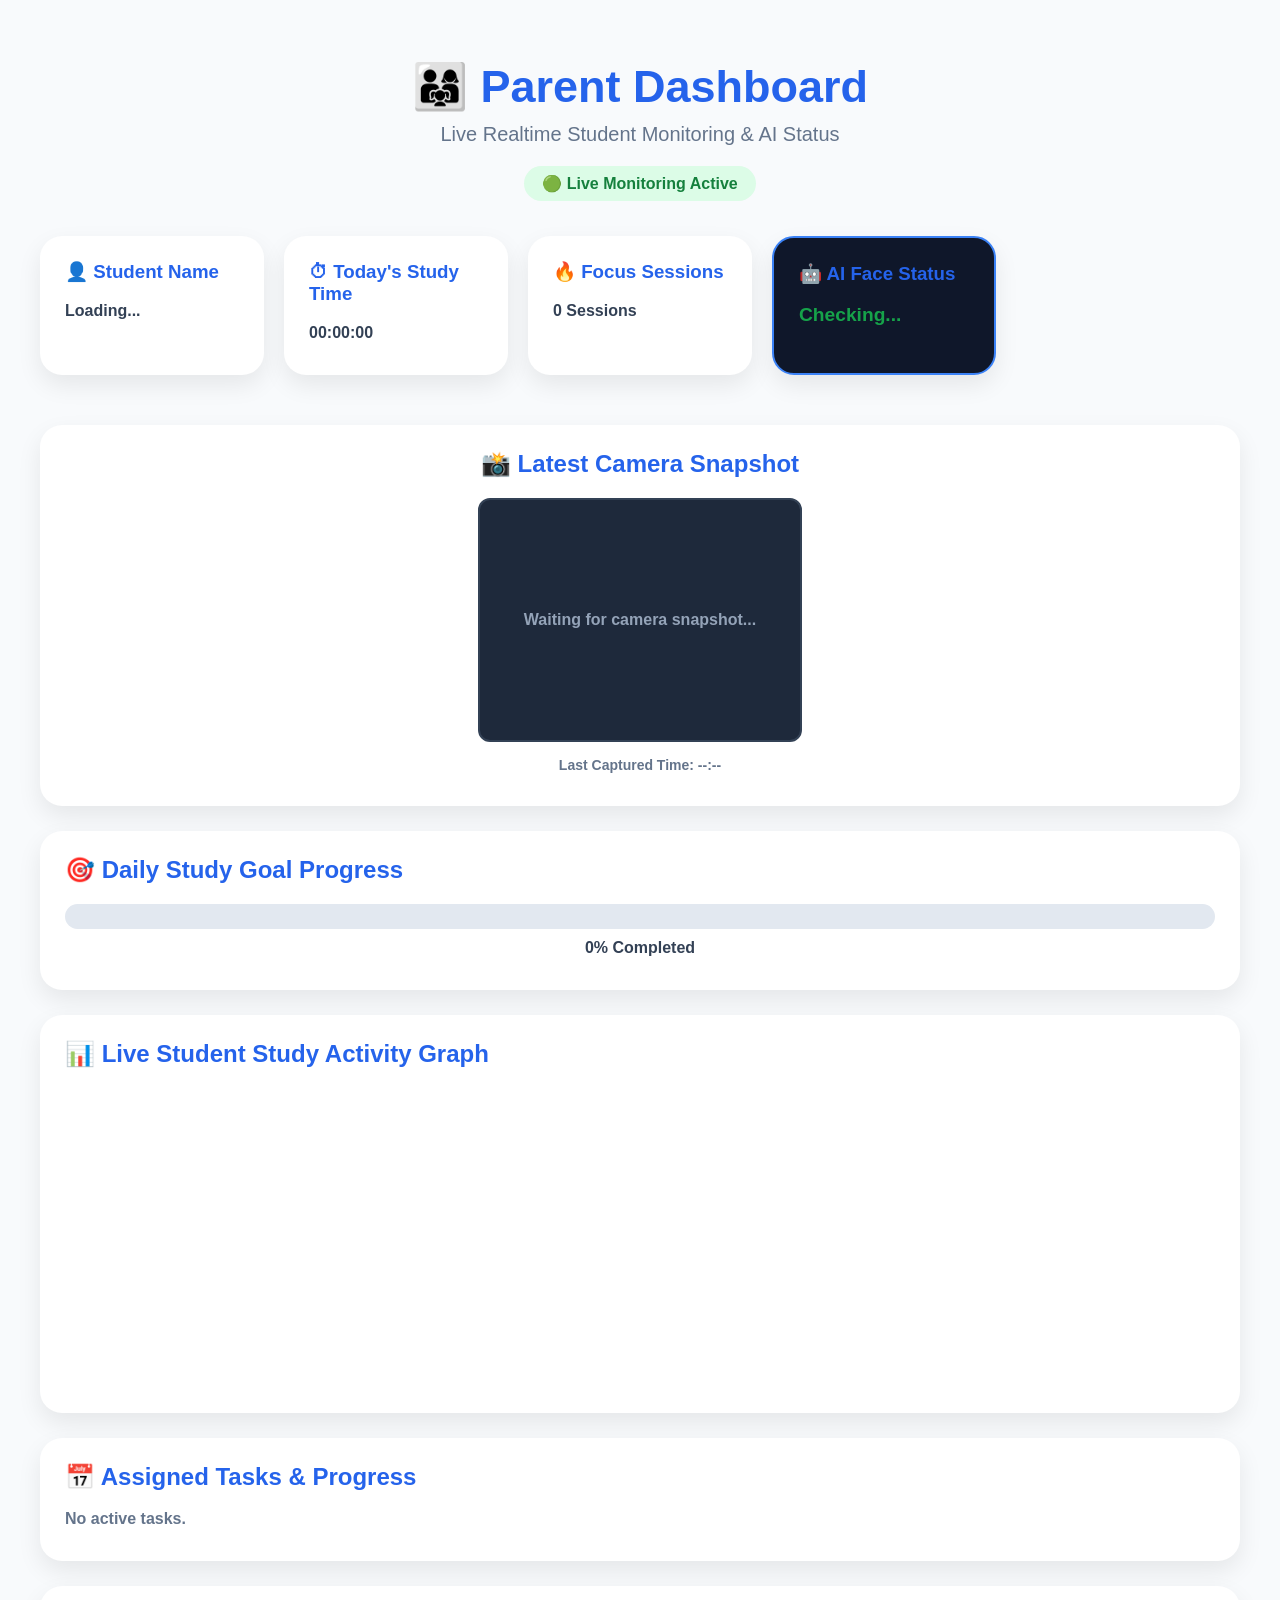
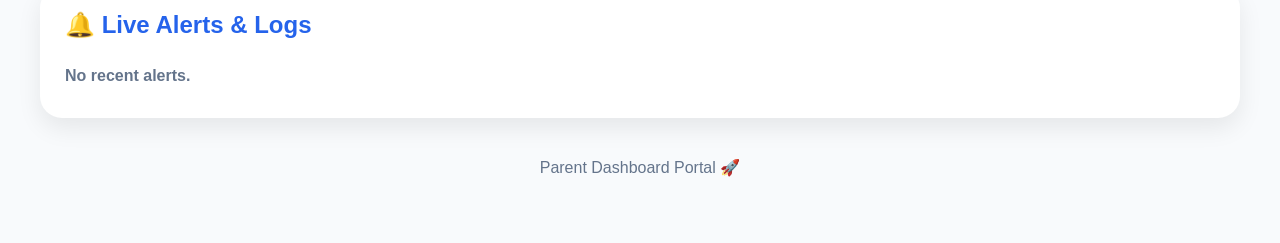
==== parent.html @ dd0e7f0e "Add files via upload" ====
<!DOCTYPE html>
<html lang="en">
<head>
    <meta charset="UTF-8">
    <meta name="viewport" content="width=device-width, initial-scale=1.0">
    <title>Parent Portal - Live Monitoring</title>
    <link rel="stylesheet" href="style.css">
    
    <!-- Firebase SDKs -->
    <script src="https://www.gstatic.com/firebasejs/9.23.0/firebase-app-compat.js"></script>
    <script src="https://www.gstatic.com/firebasejs/9.23.0/firebase-database-compat.js"></script>

    <!-- Chart.js Library -->
    <script src="https://cdn.jsdelivr.net/npm/chart.js"></script>
</head>
<body>

    <div class="container">
        <!-- HEADER -->
        <header class="header">
            <h1>👨‍👩‍👧 Parent Dashboard</h1>
            <p>Live Realtime Student Monitoring & AI Status</p>
            <div class="status" id="parentDeviceStatus">🟢 Live Monitoring Active</div>
        </header>

        <!-- DASHBOARD METRICS -->
        <div class="dashboard">
            <div class="card">
                <h3>👤 Student Name</h3>
                <p id="parentStudentName">Loading...</p>
            </div>
            <div class="card">
                <h3>⏱ Today's Study Time</h3>
                <p id="parentStudyTime">00:00:00</p>
            </div>
            <div class="card">
                <h3>🔥 Focus Sessions</h3>
                <p id="parentFocusSessions">0 Sessions</p>
            </div>
            <div class="card" style="border: 2px solid #3b82f6; background: #0f172a;">
                <h3>🤖 AI Face Status</h3>
                <p id="parentAIFaceStatusText" style="color: #16a34a; font-weight: bold; font-size: 1.2rem;">Checking...</p>
            </div>
        </div>

        <!-- LIVE CAMERA SNAPSHOT -->
        <div class="card" style="text-align: center;">
            <h2>📸 Latest Camera Snapshot</h2>
            <div style="margin: 15px auto; max-width: 320px; border-radius: 12px; overflow: hidden; border: 2px solid #334155; background: #1e293b; min-height: 240px; display: flex; align-items: center; justify-content: center;">
                <img id="parentSnapshotImg" src="" alt="No snapshot captured yet" style="width: 100%; height: auto; display: none;">
                <p id="noSnapshotText" style="color: #94a3b8; padding: 20px;">Waiting for camera snapshot...</p>
            </div>
            <p style="color: #64748b; font-size: 14px;">Last Captured Time: <strong id="parentSnapshotTime">--:--</strong></p>
        </div>

        <!-- GOAL PROGRESS -->
        <div class="card">
            <h2>🎯 Daily Study Goal Progress</h2>
            <div class="progress-bar">
                <div class="progress-fill" id="parentProgressFill" style="width: 0%;"></div>
            </div>
            <p id="parentProgressText" style="text-align: center; margin-top: 10px; font-weight: bold;">0% Completed</p>
        </div>

        <!-- REALTIME STUDY GRAPH -->
        <div class="card">
            <h2>📊 Live Student Study Activity Graph</h2>
            <div class="chart-wrapper" style="position: relative; height: 300px;">
                <canvas id="parentStudyChart"></canvas>
            </div>
        </div>

        <!-- TASKS STATUS -->
        <div class="card">
            <h2>📅 Assigned Tasks & Progress</h2>
            <div id="parentTaskList">
                <p style="color:#64748b;">No active tasks.</p>
            </div>
        </div>

        <!-- ALERT & NOTIFICATION LOGS -->
        <div class="card">
            <h2>🔔 Live Alerts & Logs</h2>
            <div id="parentNotificationList" style="max-height: 200px; overflow-y: auto;">
                <p style="color:#64748b;">No recent alerts.</p>
            </div>
        </div>

        <!-- FOOTER -->
        <footer>
            <p>Parent Dashboard Portal 🚀</p>
        </footer>
    </div>

    <script src="parent.js"></script>
</body>
</html>
---- style.css ----
/* =========================================================
   AI TIMER v2.0 - CORE STYLESHEET (OPTIMIZED FOR DASHBOARD)
   ========================================================= */

body {
    background: #f8fafc;
    font-family: 'Segoe UI', Arial, sans-serif;
    margin: 0;
    padding: 30px;
    color: #1e293b;
}

.container {
    max-width: 1200px;
    margin: auto;
}

/* --- HEADER --- */
.header {
    text-align: center;
    margin-bottom: 35px;
}

.header h1 {
    color: #2563eb;
    font-size: 45px;
    margin-bottom: 10px;
}

.header p {
    font-size: 20px;
    color: #64748b;
    margin-top: 0;
}

.status {
    display: inline-block;
    background: #dcfce7;
    color: #15803d;
    padding: 8px 18px;
    border-radius: 20px;
    font-weight: bold;
}

/* --- DASHBOARD CARDS GRID --- */
.dashboard {
    display: grid;
    grid-template-columns: repeat(5, 1fr);
    gap: 20px;
    margin-bottom: 25px;
}

.card {
    background: white;
    padding: 25px;
    border-radius: 22px;
    box-shadow: 0 10px 25px rgba(0, 0, 0, 0.08);
    transition: 0.3s ease-in-out;
    margin-bottom: 25px;
}

.card:hover {
    transform: translateY(-6px);
    box-shadow: 0 15px 30px rgba(0, 0, 0, 0.15);
}

.card h2,
.card h3 {
    color: #2563eb;
    margin-top: 0;
}

.card p {
    font-size: 16px;
    font-weight: 600;
    color: #334155;
    margin: 8px 0;
}

/* --- TIMER SECTION --- */
.timer-card {
    text-align: center;
}

#timer {
    text-align: center;
    font-size: 75px;
    font-weight: 800;
    letter-spacing: 4px;
    color: #111827;
    margin: 20px 0;
}

.buttons {
    display: flex;
    justify-content: center;
    gap: 10px;
    flex-wrap: wrap;
}

/* --- BUTTONS --- */
button {
    padding: 13px 28px;
    margin: 6px;
    border: none;
    border-radius: 14px;
    color: white;
    font-size: 16px;
    font-weight: bold;
    cursor: pointer;
    transition: 0.3s;
}

button:hover {
    transform: scale(1.05);
    opacity: 0.95;
}

.start { background: #16a34a; }
.pause { background: #f59e0b; }
.reset { background: #dc2626; }
.save  { background: #2563eb; }

/* --- INPUT FIELDS --- */
input[type="text"],
input[type="number"],
input[type="date"],
input[type="time"] {
    width: 90%;
    max-width: 400px;
    padding: 13px;
    border-radius: 12px;
    border: 1px solid #cbd5e1;
    font-size: 16px;
    outline: none;
    transition: 0.2s;
}

input:focus {
    border-color: #2563eb;
    box-shadow: 0 0 0 3px rgba(37, 99, 235, 0.2);
}

/* --- PROFILE SETUP --- */
.profile-upload-section {
    display: flex;
    flex-direction: column;
    align-items: flex-start;
    gap: 8px;
}

.img-preview img {
    border: 3px solid #2563eb;
    object-fit: cover;
}

/* --- PROGRESS BARS --- */
.progress-bar {
    width: 100%;
    height: 25px;
    background: #e2e8f0;
    border-radius: 20px;
    overflow: hidden;
    margin-top: 15px;
}

.progress-fill {
    height: 100%;
    width: 0%;
    background: #22c55e;
    transition: width 0.5s ease-in-out;
}

#progressText,
#taskProgressText {
    text-align: center;
    font-weight: bold;
    margin-top: 8px;
    color: #475569;
}

/* --- CHART ANALYTICS CONTAINER --- */
.chart-wrapper {
    position: relative;
    height: 300px;
    width: 100%;
    margin-top: 15px;
}

/* --- TASK MANAGEMENT (AKK) --- */
#taskList {
    margin-top: 20px;
}

.task-item {
    background: #f8fafc;
    padding: 18px;
    margin-top: 15px;
    border-radius: 15px;
    font-weight: 600;
    border-left: 8px solid #2563eb;
    line-height: 1.6;
}

.task-item button {
    padding: 6px 14px;
    font-size: 14px;
    margin-top: 10px;
}

.task-item.upcoming  { border-left-color: #2563eb; background: #eff6ff; }
.task-item.ongoing   { border-left-color: #f59e0b; background: #fffbeb; }
.task-item.completed { border-left-color: #22c55e; background: #f0fdf4; }
.task-item.missed    { border-left-color: #ef4444; background: #fef2f2; }

/* --- MISSED POPUP --- */
.missed-popup {
    display: none;
    position: fixed;
    inset: 0;
    background: rgba(0, 0, 0, 0.6);
    justify-content: center;
    align-items: center;
    z-index: 1000;
}

.popup-box {
    background: white;
    padding: 35px;
    border-radius: 25px;
    text-align: center;
    box-shadow: 0 20px 40px rgba(0,0,0,0.25);
}

.popup-box img {
    width: 90px;
}

.popup-box h2 {
    color: #ef4444;
    margin-top: 10px;
}

/* --- PARENT GRID FUTURE STYLING --- */
.parent-grid {
    display: grid;
    grid-template-columns: repeat(2, 1fr);
    gap: 20px;
}

.parent-box {
    background: #f8fafc;
    padding: 20px;
    border-radius: 15px;
    border-left: 6px solid #2563eb;
}

/* --- FOOTER --- */
footer {
    text-align: center;
    margin-top: 40px;
    padding-bottom: 20px;
    color: #64748b;
    font-weight: 500;
}

/* --- RESPONSIVE MEDIA QUERIES --- */
@media (max-width: 1024px) {
    .dashboard {
        grid-template-columns: repeat(3, 1fr);
    }
}

@media (max-width: 768px) {
    .dashboard {
        grid-template-columns: repeat(2, 1fr);
    }

    #timer {
        font-size: 55px;
    }
}

@media (max-width: 600px) {
    body {
        padding: 15px;
    }

    .dashboard {
        grid-template-columns: 1fr;
    }

    .card {
        padding: 18px;
    }

    input[type="text"],
    input[type="number"],
    input[type="date"],
    input[type="time"] {
        width: 100%;
    }

    button {
        width: 100%;
        margin: 6px 0;
    }
}
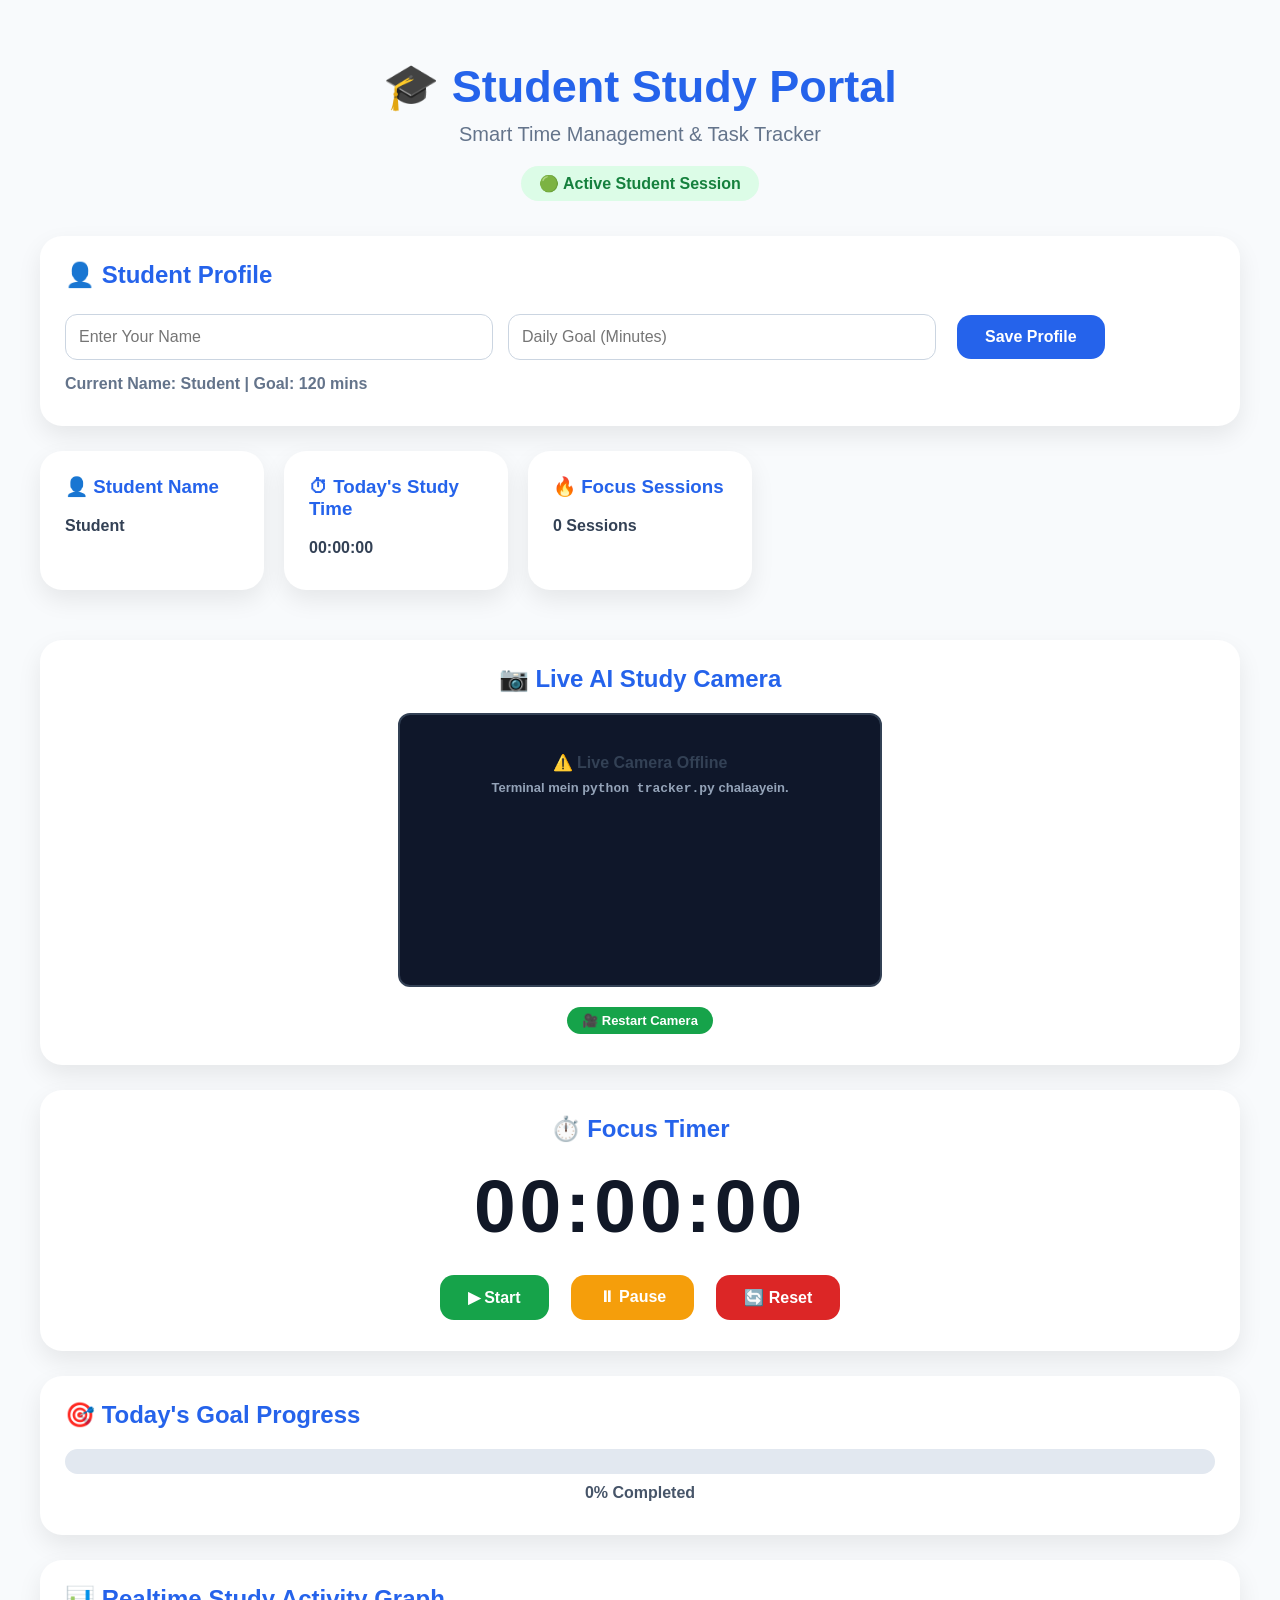
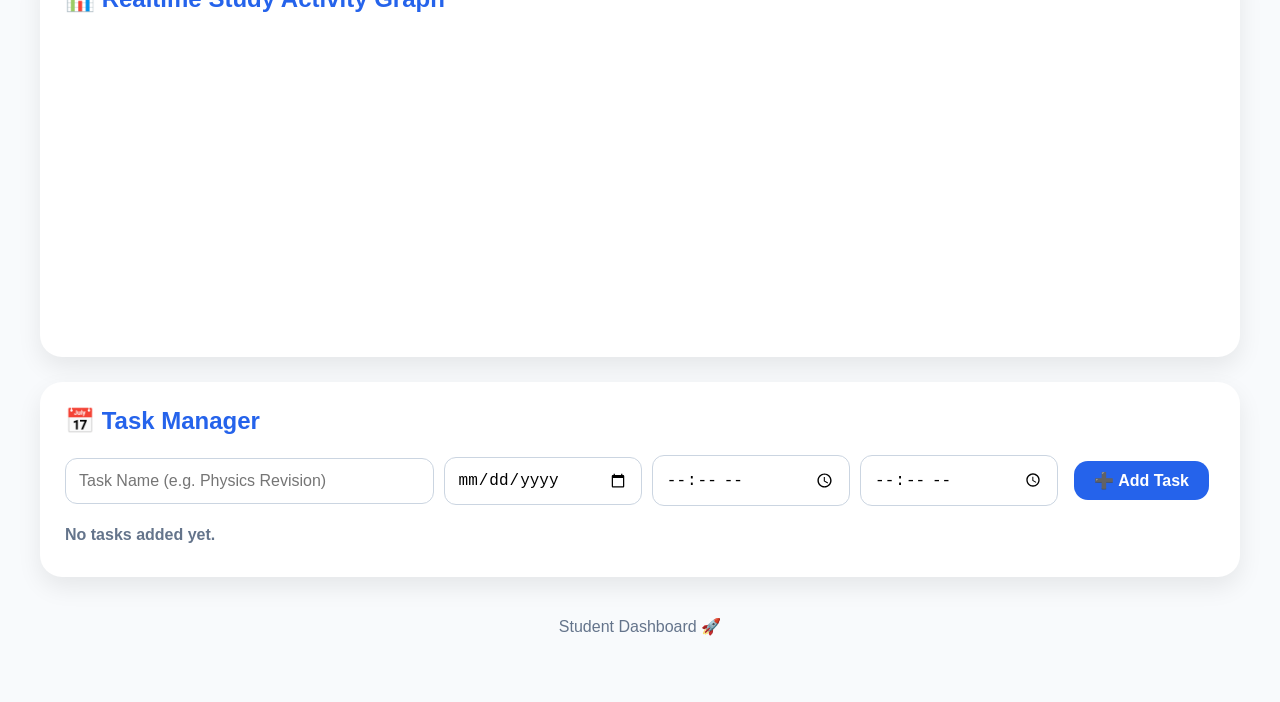
==== commit 12b510a5: "Fix parent snapshot" ====
--- a/parent.html
+++ b/parent.html
@@ -1,14 +1,21 @@
 <!DOCTYPE html>
 <html lang="en">
 <head>
+    <!-- Google MediaPipe AI Face Detection -->
+<script src="https://cdn.jsdelivr.net/npm/@mediapipe/camera_utils/camera_utils.js" crossorigin="anonymous"></script>
+<script src="https://cdn.jsdelivr.net/npm/@mediapipe/face_detection/face_detection.js" crossorigin="anonymous"></script>
     <meta charset="UTF-8">
     <meta name="viewport" content="width=device-width, initial-scale=1.0">
-    <title>Parent Portal - Live Monitoring</title>
+    <title>Student Dashboard - Study Portal</title>
     <link rel="stylesheet" href="style.css">
     
     <!-- Firebase SDKs -->
     <script src="https://www.gstatic.com/firebasejs/9.23.0/firebase-app-compat.js"></script>
     <script src="https://www.gstatic.com/firebasejs/9.23.0/firebase-database-compat.js"></script>
+
+    <!-- Face Detection Library (tracking.js) -->
+    <script src="https://cdnjs.cloudflare.com/ajax/libs/tracking.js/1.1.3/tracking-min.js"></script>
+    <script src="https://cdnjs.cloudflare.com/ajax/libs/tracking.js/1.1.3/data/face-min.js"></script>
 
     <!-- Chart.js Library -->
     <script src="https://cdn.jsdelivr.net/npm/chart.js"></script>
@@ -18,80 +25,125 @@
     <div class="container">
         <!-- HEADER -->
         <header class="header">
-            <h1>👨‍👩‍👧 Parent Dashboard</h1>
-            <p>Live Realtime Student Monitoring & AI Status</p>
-            <div class="status" id="parentDeviceStatus">🟢 Live Monitoring Active</div>
+            <h1>🎓 Student Study Portal</h1>
+            <p>Smart Time Management & Task Tracker</p>
+            <div class="status">🟢 Active Student Session</div>
         </header>
+
+        <!-- PROFILE & SETTINGS -->
+        <div class="card">
+            <h2>👤 Student Profile</h2>
+            <div style="display: flex; gap: 15px; flex-wrap: wrap; align-items: center;">
+                <input type="text" id="inputStudentName" placeholder="Enter Your Name">
+                <input type="number" id="inputDailyGoal" placeholder="Daily Goal (Minutes)">
+                <button class="save" onclick="saveProfile()">Save Profile</button>
+            </div>
+            <p style="margin-top: 10px; color: #64748b;">Current Name: <strong id="displayName">Student</strong> | Goal: <strong id="displayGoal">120</strong> mins</p>
+        </div>
 
         <!-- DASHBOARD METRICS -->
         <div class="dashboard">
             <div class="card">
                 <h3>👤 Student Name</h3>
-                <p id="parentStudentName">Loading...</p>
+                <p id="studentCardName">Student</p>
             </div>
             <div class="card">
                 <h3>⏱ Today's Study Time</h3>
-                <p id="parentStudyTime">00:00:00</p>
+                <p id="todayStudyTime">00:00:00</p>
             </div>
             <div class="card">
                 <h3>🔥 Focus Sessions</h3>
-                <p id="parentFocusSessions">0 Sessions</p>
-            </div>
-            <div class="card" style="border: 2px solid #3b82f6; background: #0f172a;">
-                <h3>🤖 AI Face Status</h3>
-                <p id="parentAIFaceStatusText" style="color: #16a34a; font-weight: bold; font-size: 1.2rem;">Checking...</p>
+                <p id="focusSessions">0 Sessions</p>
             </div>
         </div>
 
-        <!-- LIVE CAMERA SNAPSHOT -->
+        <!-- WEBCAM SECTION (Connected with Python Flask Stream) -->
         <div class="card" style="text-align: center;">
-            <h2>📸 Latest Camera Snapshot</h2>
-            <div style="margin: 15px auto; max-width: 320px; border-radius: 12px; overflow: hidden; border: 2px solid #334155; background: #1e293b; min-height: 240px; display: flex; align-items: center; justify-content: center;">
-                <img id="parentSnapshotImg" src="" alt="No snapshot captured yet" style="width: 100%; height: auto; display: none;">
-                <p id="noSnapshotText" style="color: #94a3b8; padding: 20px;">Waiting for camera snapshot...</p>
+            <h2>📷 Live AI Study Camera</h2>
+            <div style="position: relative; display: inline-block; border-radius: 12px; overflow: hidden; border: 2px solid #334155; background: #0f172a; max-width: 100%; width: 480px; min-height: 270px;">
+                
+                <!-- Python AI Flask Camera Feed -->
+                <img id="webcamVideo" 
+                     src="http://localhost:5000/video_feed" 
+                     alt="Live AI Camera Stream" 
+                     style="width: 100%; max-width: 480px; height: auto; display: block;"
+                     onerror="this.style.display='none'; document.getElementById('camErrorMsg').style.display='block';">
+
+                <canvas id="snapshotCanvas" style="display: none;"></canvas>
+
+                <!-- Offline Message (Agar Python Script Off Ho) -->
+                <div id="camErrorMsg" style="display: none; padding: 30px 15px; color: #ef4444; font-size: 14px;">
+                    <p style="font-size: 16px; font-weight: bold; margin-bottom: 5px;">⚠️ Live Camera Offline</p>
+                    <p style="color: #94a3b8; font-size: 13px;">Terminal mein <code>python tracker.py</code> chalaayein.</p>
+                </div>
             </div>
-            <p style="color: #64748b; font-size: 14px;">Last Captured Time: <strong id="parentSnapshotTime">--:--</strong></p>
+            <div style="margin-top: 10px;">
+                <button class="start" style="padding: 6px 15px; font-size: 13px;" onclick="startWebcam()">🎥 Restart Camera</button>
+            </div>
         </div>
 
-        <!-- GOAL PROGRESS -->
+        <!-- MAIN TIMER SECTION -->
+        <div class="card timer-card">
+            <h2>⏱️ Focus Timer</h2>
+            <div id="timer">00:00:00</div>
+            <div class="buttons">
+                <button class="start" onclick="startTimer()">▶ Start</button>
+                <button class="pause" onclick="pauseTimer()">⏸ Pause</button>
+                <button class="reset" onclick="resetTimer()">🔄 Reset</button>
+            </div>
+        </div>
+
+        <!-- GOAL PROGRESS BAR -->
         <div class="card">
-            <h2>🎯 Daily Study Goal Progress</h2>
+            <h2>🎯 Today's Goal Progress</h2>
             <div class="progress-bar">
-                <div class="progress-fill" id="parentProgressFill" style="width: 0%;"></div>
+                <div class="progress-fill" id="progressFill" style="width: 0%;"></div>
             </div>
-            <p id="parentProgressText" style="text-align: center; margin-top: 10px; font-weight: bold;">0% Completed</p>
+            <p id="progressText" style="text-align: center; margin-top: 10px; font-weight: bold;">0% Completed</p>
         </div>
 
         <!-- REALTIME STUDY GRAPH -->
         <div class="card">
-            <h2>📊 Live Student Study Activity Graph</h2>
+            <h2>📊 Realtime Study Activity Graph</h2>
             <div class="chart-wrapper" style="position: relative; height: 300px;">
-                <canvas id="parentStudyChart"></canvas>
+                <canvas id="studentStudyChart"></canvas>
             </div>
         </div>
 
-        <!-- TASKS STATUS -->
+        <!-- TASK MANAGEMENT -->
         <div class="card">
-            <h2>📅 Assigned Tasks & Progress</h2>
-            <div id="parentTaskList">
-                <p style="color:#64748b;">No active tasks.</p>
+            <h2>📅 Task Manager</h2>
+            <div style="display: flex; gap: 10px; flex-wrap: wrap; margin-bottom: 15px; align-items: center;">
+                <input type="text" id="taskNameInput" placeholder="Task Name (e.g. Physics Revision)" style="flex: 2; min-width: 200px;">
+                
+                <!-- CALENDAR DATE PICKER -->
+                <input type="date" id="taskDateInput" style="flex: 1; min-width: 130px;">
+                
+                <input type="time" id="taskStartTimeInput" style="flex: 1; min-width: 100px;">
+                <input type="time" id="taskEndTimeInput" style="flex: 1; min-width: 100px;">
+                <button class="save" onclick="createNewTask()" style="padding: 10px 20px;">➕ Add Task</button>
             </div>
-        </div>
 
-        <!-- ALERT & NOTIFICATION LOGS -->
-        <div class="card">
-            <h2>🔔 Live Alerts & Logs</h2>
-            <div id="parentNotificationList" style="max-height: 200px; overflow-y: auto;">
-                <p style="color:#64748b;">No recent alerts.</p>
+            <div id="taskList">
+                <p style="color:#64748b;">No tasks added yet.</p>
             </div>
         </div>
 
         <!-- FOOTER -->
         <footer>
-            <p>Parent Dashboard Portal 🚀</p>
+            <p>Student Dashboard 🚀</p>
         </footer>
     </div>
 
-    <script src="parent.js"></script>
+    <!-- MISSED TASK WARNING MODAL -->
+    <div class="missed-popup" id="warningModal" style="display: none;">
+        <div class="popup-box">
+            <h2>⚠️ Task Missed!</h2>
+            <p id="modalMsg" style="color: #475569; margin: 15px 0;">You missed a scheduled task!</p>
+            <button class="reset" onclick="closeModal()">Dismiss</button>
+        </div>
+    </div>
+
+    <script src="script.js"></script>
 </body>
 </html>
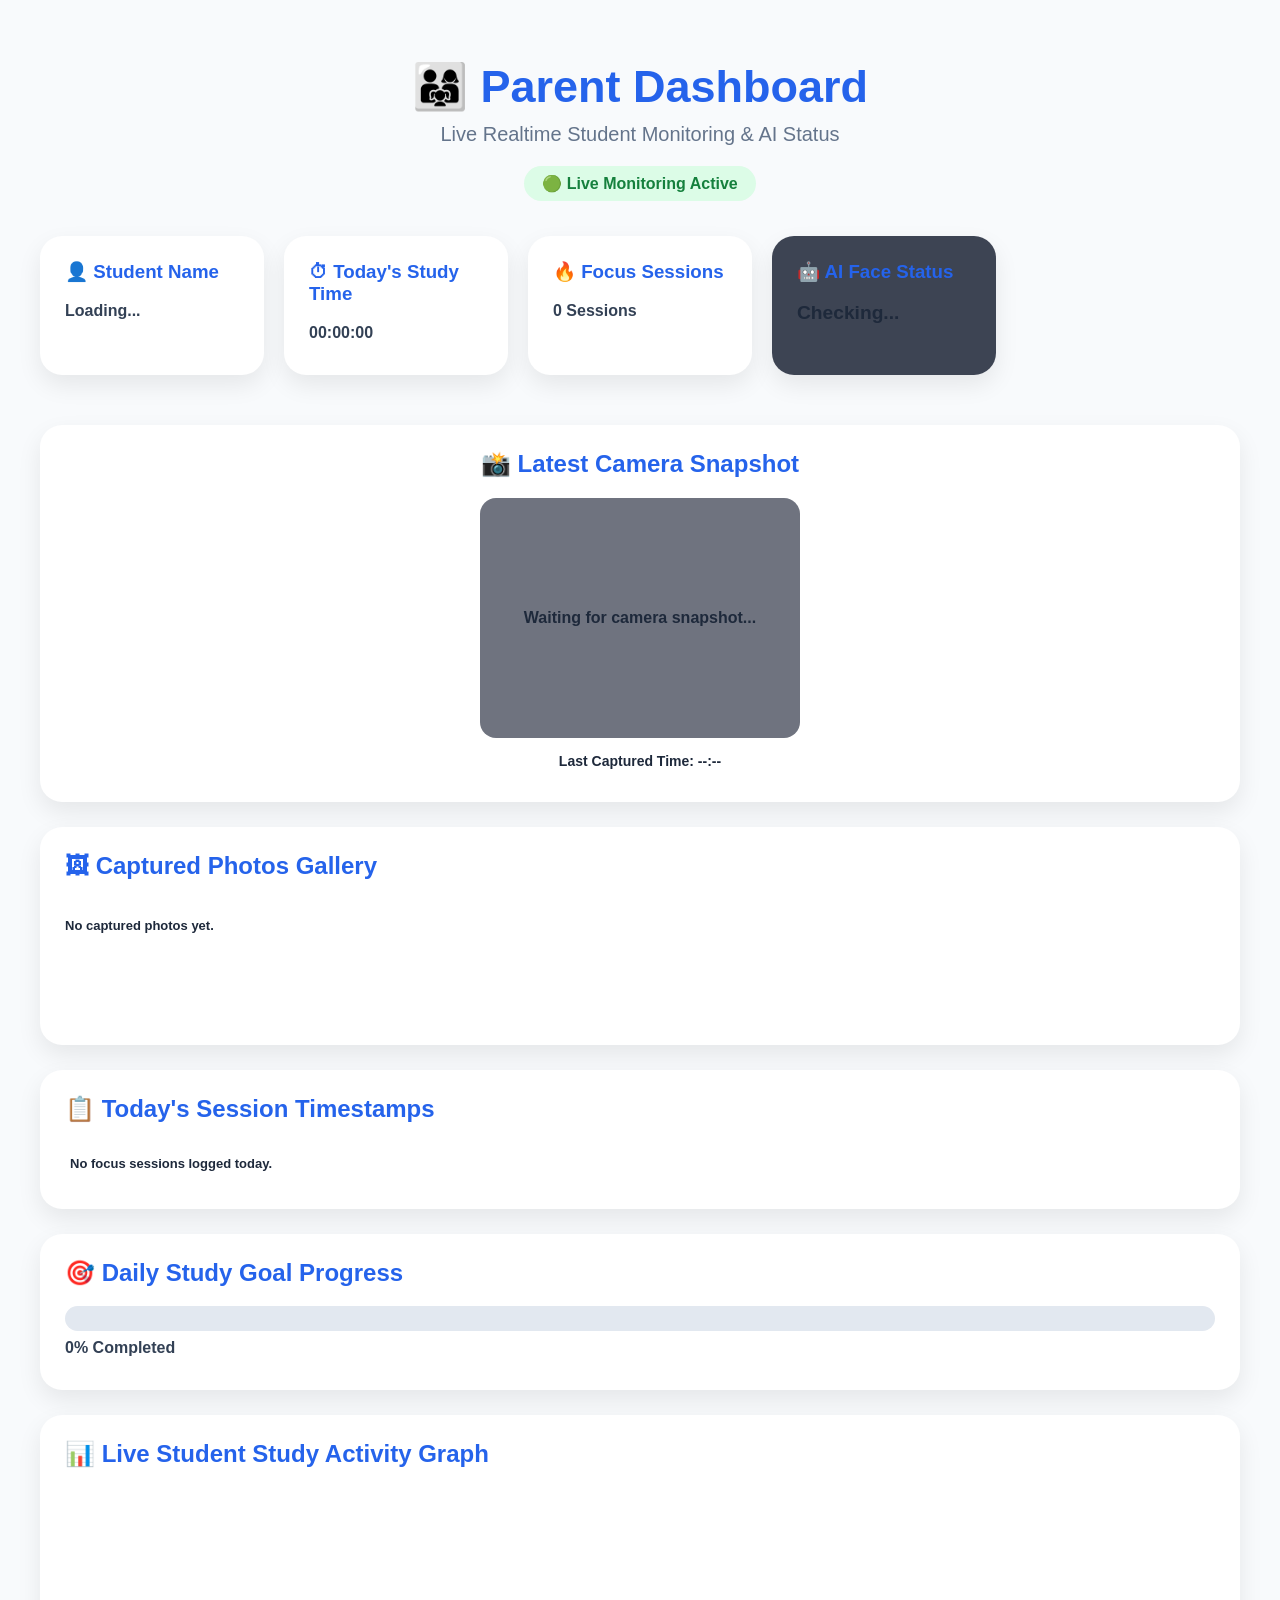
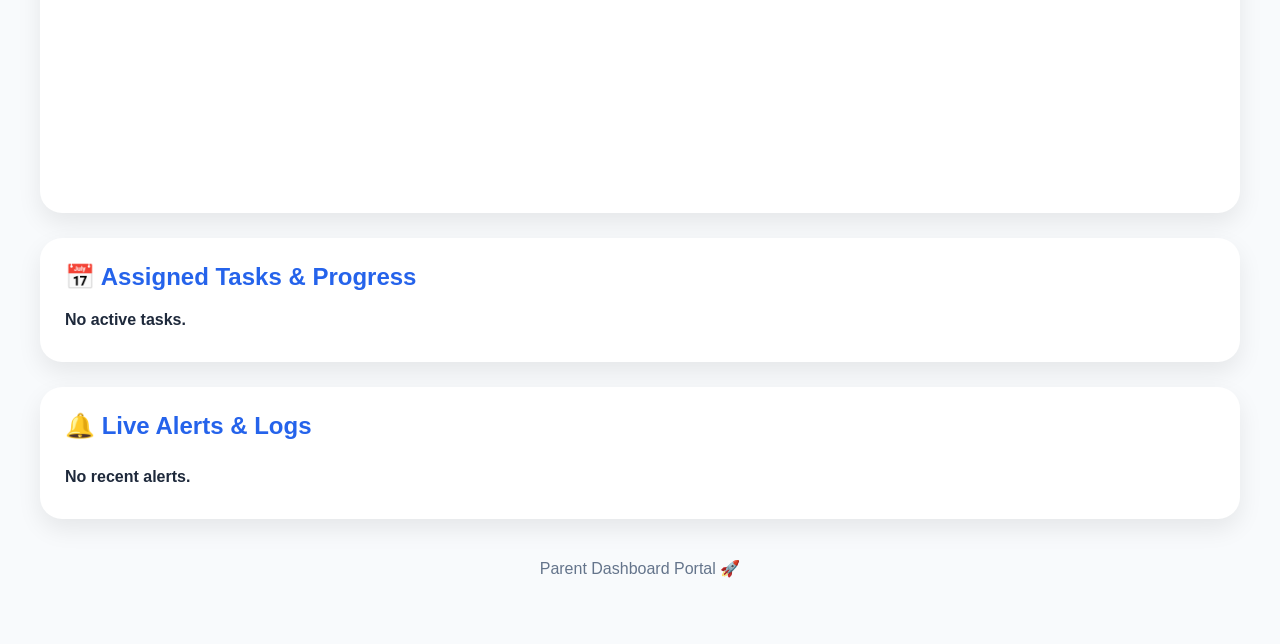
==== commit 80cde92a: "Replace Student Dashboard with Parent Portal" ====
--- a/parent.html
+++ b/parent.html
@@ -1,21 +1,14 @@
 <!DOCTYPE html>
 <html lang="en">
 <head>
-    <!-- Google MediaPipe AI Face Detection -->
-<script src="https://cdn.jsdelivr.net/npm/@mediapipe/camera_utils/camera_utils.js" crossorigin="anonymous"></script>
-<script src="https://cdn.jsdelivr.net/npm/@mediapipe/face_detection/face_detection.js" crossorigin="anonymous"></script>
     <meta charset="UTF-8">
     <meta name="viewport" content="width=device-width, initial-scale=1.0">
-    <title>Student Dashboard - Study Portal</title>
+    <title>Parent Portal - Live Monitoring</title>
     <link rel="stylesheet" href="style.css">
     
-    <!-- Firebase SDKs -->
-    <script src="https://www.gstatic.com/firebasejs/9.23.0/firebase-app-compat.js"></script>
-    <script src="https://www.gstatic.com/firebasejs/9.23.0/firebase-database-compat.js"></script>
-
-    <!-- Face Detection Library (tracking.js) -->
-    <script src="https://cdnjs.cloudflare.com/ajax/libs/tracking.js/1.1.3/tracking-min.js"></script>
-    <script src="https://cdnjs.cloudflare.com/ajax/libs/tracking.js/1.1.3/data/face-min.js"></script>
+    <!-- Firebase SDKs (v8 Compat Version) -->
+    <script src="https://www.gstatic.com/firebasejs/8.10.1/firebase-app.js"></script>
+    <script src="https://www.gstatic.com/firebasejs/8.10.1/firebase-database.js"></script>
 
     <!-- Chart.js Library -->
     <script src="https://cdn.jsdelivr.net/npm/chart.js"></script>
@@ -25,125 +18,100 @@
     <div class="container">
         <!-- HEADER -->
         <header class="header">
-            <h1>🎓 Student Study Portal</h1>
-            <p>Smart Time Management & Task Tracker</p>
-            <div class="status">🟢 Active Student Session</div>
+            <h1>👨‍👩‍👧 Parent Dashboard</h1>
+            <p>Live Realtime Student Monitoring & AI Status</p>
+            <div class="status" id="parentDeviceStatus">🟢 Live Monitoring Active</div>
         </header>
 
-        <!-- PROFILE & SETTINGS -->
-        <div class="card">
-            <h2>👤 Student Profile</h2>
-            <div style="display: flex; gap: 15px; flex-wrap: wrap; align-items: center;">
-                <input type="text" id="inputStudentName" placeholder="Enter Your Name">
-                <input type="number" id="inputDailyGoal" placeholder="Daily Goal (Minutes)">
-                <button class="save" onclick="saveProfile()">Save Profile</button>
-            </div>
-            <p style="margin-top: 10px; color: #64748b;">Current Name: <strong id="displayName">Student</strong> | Goal: <strong id="displayGoal">120</strong> mins</p>
-        </div>
+        <!-- LIVE ALERT BANNER -->
+        <div id="parentAlertBanner" style="display: none; transition: all 0.3s ease; margin-bottom: 20px;"></div>
 
         <!-- DASHBOARD METRICS -->
         <div class="dashboard">
             <div class="card">
                 <h3>👤 Student Name</h3>
-                <p id="studentCardName">Student</p>
+                <p id="parentStudentName">Loading...</p>
             </div>
             <div class="card">
                 <h3>⏱ Today's Study Time</h3>
-                <p id="todayStudyTime">00:00:00</p>
+                <p id="parentStudyTime">00:00:00</p>
             </div>
             <div class="card">
                 <h3>🔥 Focus Sessions</h3>
-                <p id="focusSessions">0 Sessions</p>
+                <p id="parentFocusSessions">0 Sessions</p>
+            </div>
+            <div class="card" style="border: 1px solid var(--accent-blue); background: rgba(15, 23, 42, 0.8);">
+                <h3>🤖 AI Face Status</h3>
+                <p id="parentAIFaceStatusText" style="color: var(--accent-green); font-weight: bold; font-size: 1.2rem;">Checking...</p>
             </div>
         </div>
 
-        <!-- WEBCAM SECTION (Connected with Python Flask Stream) -->
+        <!-- LIVE CAMERA SNAPSHOT -->
         <div class="card" style="text-align: center;">
-            <h2>📷 Live AI Study Camera</h2>
-            <div style="position: relative; display: inline-block; border-radius: 12px; overflow: hidden; border: 2px solid #334155; background: #0f172a; max-width: 100%; width: 480px; min-height: 270px;">
-                
-                <!-- Python AI Flask Camera Feed -->
-                <img id="webcamVideo" 
-                     src="http://localhost:5000/video_feed" 
-                     alt="Live AI Camera Stream" 
-                     style="width: 100%; max-width: 480px; height: auto; display: block;"
-                     onerror="this.style.display='none'; document.getElementById('camErrorMsg').style.display='block';">
+            <h2>📸 Latest Camera Snapshot</h2>
+            <div style="margin: 15px auto; max-width: 320px; border-radius: 16px; overflow: hidden; border: 1px solid var(--border-card); background: rgba(15, 23, 42, 0.6); min-height: 240px; display: flex; align-items: center; justify-content: center;">
+                <img id="parentSnapshotImg" src="" alt="Live Student Snapshot" style="width: 100%; height: auto; display: none; border-radius: 12px;">
+                <p id="noSnapshotText" style="color: var(--text-muted); padding: 20px;">Waiting for camera snapshot...</p>
+            </div>
+            <p style="color: var(--text-muted); font-size: 14px;">Last Captured Time: <strong id="parentSnapshotTime" style="color: var(--text-main);">--:--</strong></p>
+        </div>
 
-                <canvas id="snapshotCanvas" style="display: none;"></canvas>
-
-                <!-- Offline Message (Agar Python Script Off Ho) -->
-                <div id="camErrorMsg" style="display: none; padding: 30px 15px; color: #ef4444; font-size: 14px;">
-                    <p style="font-size: 16px; font-weight: bold; margin-bottom: 5px;">⚠️ Live Camera Offline</p>
-                    <p style="color: #94a3b8; font-size: 13px;">Terminal mein <code>python tracker.py</code> chalaayein.</p>
-                </div>
-            </div>
-            <div style="margin-top: 10px;">
-                <button class="start" style="padding: 6px 15px; font-size: 13px;" onclick="startWebcam()">🎥 Restart Camera</button>
+        <!-- CAPTURED PHOTO GALLERY HISTORY -->
+        <div class="card">
+            <h2>🖼 Captured Photos Gallery</h2>
+            <div id="parentPhotoGallery" style="display: flex; gap: 10px; overflow-x: auto; padding: 10px 0; min-height: 100px;">
+                <p style="color: var(--text-muted); font-size: 13px;">No captured photos yet.</p>
             </div>
         </div>
 
-        <!-- MAIN TIMER SECTION -->
-        <div class="card timer-card">
-            <h2>⏱️ Focus Timer</h2>
-            <div id="timer">00:00:00</div>
-            <div class="buttons">
-                <button class="start" onclick="startTimer()">▶ Start</button>
-                <button class="pause" onclick="pauseTimer()">⏸ Pause</button>
-                <button class="reset" onclick="resetTimer()">🔄 Reset</button>
+        <!-- TODAY'S FOCUS SESSION LOGS -->
+        <div class="card">
+            <h2>📋 Today's Session Timestamps</h2>
+            <div id="parentFocusSessionsList" style="max-height: 180px; overflow-y: auto; padding: 5px;">
+                <p style="color: var(--text-muted); font-size: 13px;">No focus sessions logged today.</p>
             </div>
         </div>
 
-        <!-- GOAL PROGRESS BAR -->
+        <!-- GOAL PROGRESS -->
         <div class="card">
-            <h2>🎯 Today's Goal Progress</h2>
+            <h2>🎯 Daily Study Goal Progress</h2>
             <div class="progress-bar">
-                <div class="progress-fill" id="progressFill" style="width: 0%;"></div>
+                <div class="progress-fill" id="parentProgressFill" style="width: 0%;"></div>
             </div>
-            <p id="progressText" style="text-align: center; margin-top: 10px; font-weight: bold;">0% Completed</p>
+            <p id="parentProgressText">0% Completed</p>
         </div>
 
         <!-- REALTIME STUDY GRAPH -->
         <div class="card">
-            <h2>📊 Realtime Study Activity Graph</h2>
-            <div class="chart-wrapper" style="position: relative; height: 300px;">
-                <canvas id="studentStudyChart"></canvas>
+            <h2>📊 Live Student Study Activity Graph</h2>
+            <div class="chart-wrapper">
+                <canvas id="parentStudyChart"></canvas>
             </div>
         </div>
 
-        <!-- TASK MANAGEMENT -->
+        <!-- TASKS STATUS -->
         <div class="card">
-            <h2>📅 Task Manager</h2>
-            <div style="display: flex; gap: 10px; flex-wrap: wrap; margin-bottom: 15px; align-items: center;">
-                <input type="text" id="taskNameInput" placeholder="Task Name (e.g. Physics Revision)" style="flex: 2; min-width: 200px;">
-                
-                <!-- CALENDAR DATE PICKER -->
-                <input type="date" id="taskDateInput" style="flex: 1; min-width: 130px;">
-                
-                <input type="time" id="taskStartTimeInput" style="flex: 1; min-width: 100px;">
-                <input type="time" id="taskEndTimeInput" style="flex: 1; min-width: 100px;">
-                <button class="save" onclick="createNewTask()" style="padding: 10px 20px;">➕ Add Task</button>
+            <h2>📅 Assigned Tasks & Progress</h2>
+            <div id="parentTaskList">
+                <p style="color: var(--text-muted);">No active tasks.</p>
             </div>
+        </div>
 
-            <div id="taskList">
-                <p style="color:#64748b;">No tasks added yet.</p>
+        <!-- ALERT & NOTIFICATION LOGS -->
+        <div class="card">
+            <h2>🔔 Live Alerts & Logs</h2>
+            <div id="parentNotificationList" style="max-height: 200px; overflow-y: auto;">
+                <p style="color: var(--text-muted);">No recent alerts.</p>
             </div>
         </div>
 
         <!-- FOOTER -->
         <footer>
-            <p>Student Dashboard 🚀</p>
+            <p>Parent Dashboard Portal 🚀</p>
         </footer>
     </div>
 
-    <!-- MISSED TASK WARNING MODAL -->
-    <div class="missed-popup" id="warningModal" style="display: none;">
-        <div class="popup-box">
-            <h2>⚠️ Task Missed!</h2>
-            <p id="modalMsg" style="color: #475569; margin: 15px 0;">You missed a scheduled task!</p>
-            <button class="reset" onclick="closeModal()">Dismiss</button>
-        </div>
-    </div>
-
-    <script src="script.js"></script>
+    <!-- PARENT ENGINE JS -->
+    <script src="parent.js"></script>
 </body>
-</html>+</html>
